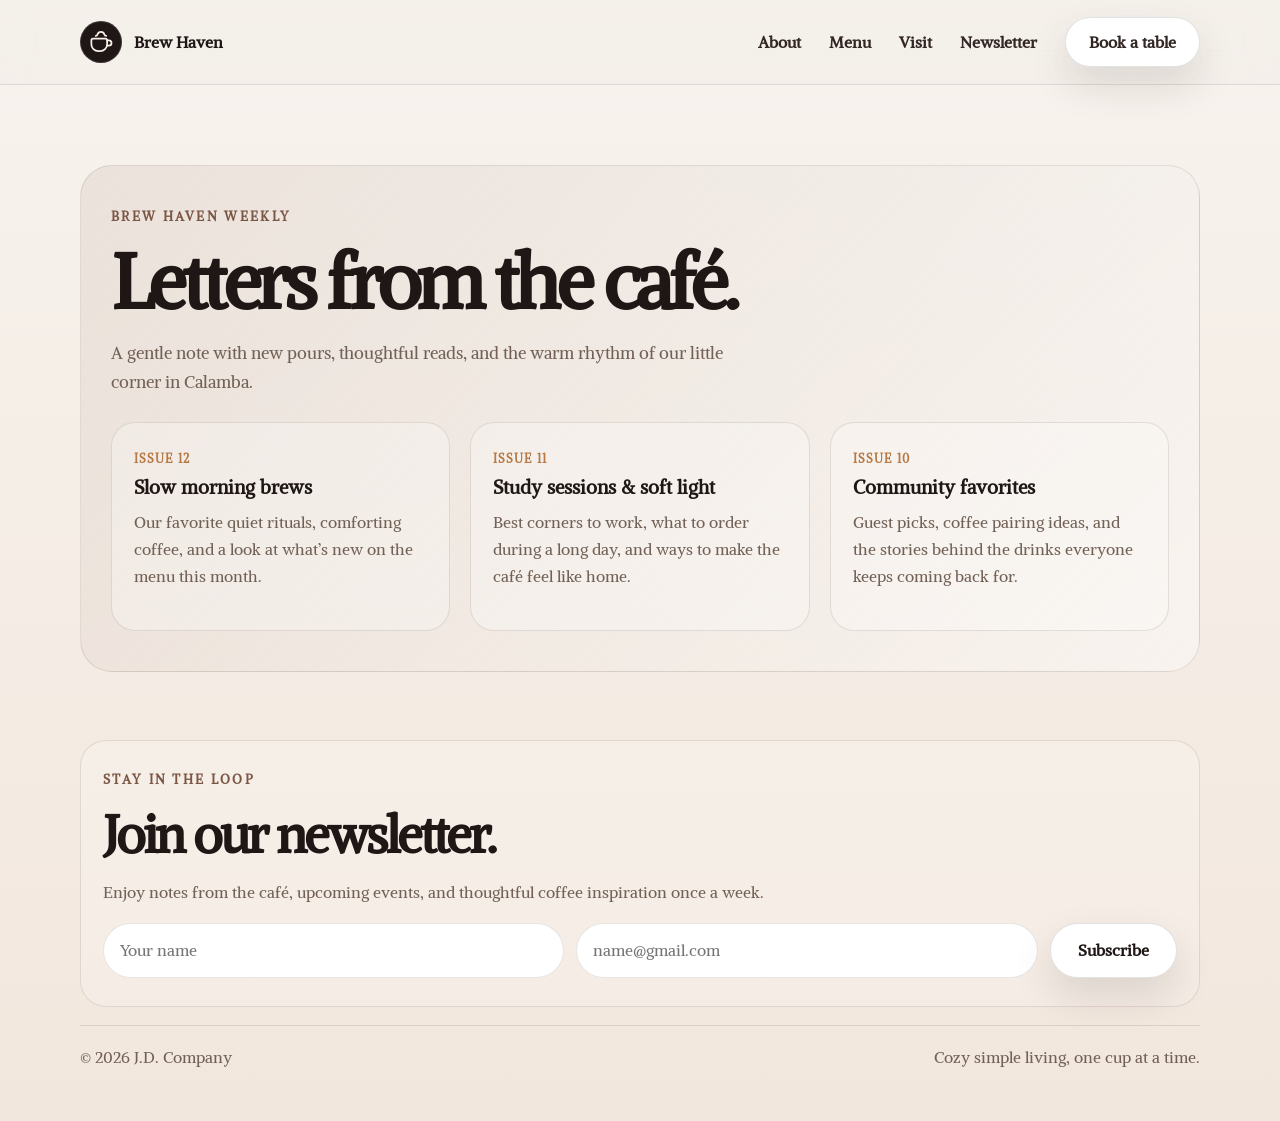
==== newsletter.html @ c10332d1 "Add files via upload" ====
<!DOCTYPE html>
<html lang="en">
  <head>
    <meta charset="UTF-8" />
    <meta name="viewport" content="width=device-width, initial-scale=1.0" />
    <meta
      name="description"
      content="Brew Haven newsletter — stories, coffee notes, and cozy updates from the café."
    />
    <title>Brew Haven | Newsletter</title>
    <link rel="preconnect" href="https://fonts.googleapis.com" />
    <link rel="preconnect" href="https://fonts.gstatic.com" crossorigin />
    <link href="https://fonts.googleapis.com/css2?family=Alike&display=swap" rel="stylesheet" />
    <link rel="stylesheet" href="styles.css" />
  </head>
  <body class="newsletter-page">
    <header class="site-header">
      <nav class="nav container" aria-label="Main navigation">
        <a href="index.html" class="brand" aria-label="Brew Haven home">
          <span class="brand__mark" aria-hidden="true">
            <svg viewBox="0 0 64 64" role="img" aria-label="Coffee cup icon">
              <path d="M18 24h24c2.2 0 4 1.8 4 4v9c0 8.8-7.2 16-16 16h-4c-8.8 0-16-7.2-16-16v-9c0-2.2 1.8-4 4-4Z" fill="none" stroke="currentColor" stroke-width="4" stroke-linecap="round" stroke-linejoin="round"/>
              <path d="M46 28h4c3.3 0 6 2.7 6 6s-2.7 6-6 6h-4" fill="none" stroke="currentColor" stroke-width="4" stroke-linecap="round" stroke-linejoin="round"/>
              <path d="M20 18c2 0 3.5-1.4 4-3.2 1.1-3.6 4.2-6.1 7.9-6.1s6.8 2.5 7.9 6.1c.5 1.8 2 3.2 4 3.2" fill="none" stroke="currentColor" stroke-width="4" stroke-linecap="round"/>
            </svg>
          </span>
          <span class="brand__text">Brew Haven</span>
        </a>

        <div class="nav-menu">
          <a href="index.html#about">About</a>
          <a href="index.html#menu">Menu</a>
          <a href="index.html#visit">Visit</a>
          <a href="newsletter.html">Newsletter</a>
          <a href="index.html#reserve" class="button button--sm button--dark">Book a table</a>
        </div>
      </nav>
    </header>

    <main>
      <section class="newsletter-page__hero">
        <div class="container">
          <p class="eyebrow">Brew Haven weekly</p>
          <h1>Letters from the café.</h1>
          <p class="lead">A gentle note with new pours, thoughtful reads, and the warm rhythm of our little corner in Calamba.</p>

          <div class="newsletter-archive">
            <article class="newsletter-issue">
              <span>Issue 12</span>
              <h3>Slow morning brews</h3>
              <p>Our favorite quiet rituals, comforting coffee, and a look at what’s new on the menu this month.</p>
            </article>

            <article class="newsletter-issue">
              <span>Issue 11</span>
              <h3>Study sessions & soft light</h3>
              <p>Best corners to work, what to order during a long day, and ways to make the café feel like home.</p>
            </article>

            <article class="newsletter-issue">
              <span>Issue 10</span>
              <h3>Community favorites</h3>
              <p>Guest picks, coffee pairing ideas, and the stories behind the drinks everyone keeps coming back for.</p>
            </article>
          </div>
        </div>
      </section>

      <section class="container newsletter-page__signup">
        <p class="eyebrow">Stay in the loop</p>
        <h2>Join our newsletter.</h2>
        <p>Enjoy notes from the café, upcoming events, and thoughtful coffee inspiration once a week.</p>

        <form action="#" method="post">
          <input type="text" placeholder="Your name" aria-label="Your name" />
          <input type="email" placeholder="name@gmail.com" aria-label="Email address" />
          <button type="submit" class="button button--primary">Subscribe</button>
        </form>
      </section>
    </main>

    <footer class="site-footer">
      <div class="container footer__inner">
        <p>© <span id="year"></span> J.D. Company</p>
        <p>Cozy simple living, one cup at a time.</p>
      </div>
    </footer>

    <script src="script.js"></script>
  </body>
</html>
---- styles.css ----
:root {
  --bg: #f4efe9;
  --bg-strong: #efe4d8;
  --panel: #fffaf4;
  --panel-soft: #f2e7da;
  --dark: #1f1715;
  --dark-soft: #322724;
  --brown: #50352b;
  --brown-soft: #7b5645;
  --muted: #726156;
  --line: rgba(64, 41, 31, 0.12);
  --accent: #d9ae7c;
  --accent-strong: #b77a46;
  --shadow: 0 18px 40px rgba(35, 21, 17, 0.12);
}

* {
  box-sizing: border-box;
}

html {
  scroll-behavior: smooth;
}

body {
  margin: 0;
  font-family: "Alike", "Segoe UI", sans-serif;
  background: linear-gradient(180deg, #f7f3ee 0%, #f2e7dd 100%);
  color: var(--dark);
}

a {
  color: inherit;
  text-decoration: none;
}

img {
  max-width: 100%;
  display: block;
}

button {
  font: inherit;
}

.container {
  width: min(1120px, calc(100% - 32px));
  margin: 0 auto;
}

.section {
  padding: 96px 0;
}

.eyebrow {
  margin: 0 0 16px;
  color: var(--brown-soft);
  font-size: 0.8rem;
  letter-spacing: 0.18em;
  text-transform: uppercase;
  font-weight: 700;
}

h1,
h2,
h3,
p {
  margin-top: 0;
}

h1 {
  font-size: clamp(3rem, 6vw, 5rem);
  line-height: 0.98;
  letter-spacing: -0.06em;
  margin-bottom: 20px;
}

h2 {
  font-size: clamp(2.1rem, 4vw, 3.2rem);
  line-height: 1.1;
  letter-spacing: -0.05em;
  margin-bottom: 16px;
}

p {
  color: var(--muted);
  line-height: 1.7;
}

.site-header {
  position: sticky;
  top: 0;
  z-index: 10;
  background: rgba(244, 239, 233, 0.78);
  backdrop-filter: blur(14px);
  border-bottom: 1px solid var(--line);
}

.nav {
  display: flex;
  align-items: center;
  justify-content: space-between;
  min-height: 84px;
}

.brand {
  display: inline-flex;
  align-items: center;
  gap: 12px;
  font-weight: 700;
}

.brand__mark {
  display: grid;
  place-items: center;
  width: 42px;
  height: 42px;
  border-radius: 50%;
  background: var(--dark);
  color: #f9efe7;
  overflow: hidden;
  box-shadow: inset 0 0 0 1px rgba(255,255,255,0.14);
}

.brand__mark svg {
  width: 28px;
  height: 28px;
  display: block;
}

.brand__text {
  font-size: 1rem;
}

.nav-menu {
  display: flex;
  align-items: center;
  gap: 28px;
}

.nav-menu a {
  color: var(--dark-soft);
  font-weight: 600;
}

.auth-actions {
  display: flex;
  align-items: center;
  gap: 12px;
  margin-left: 8px;
}

.auth-trigger {
  cursor: pointer;
  border: none;
}

.nav-toggle {
  display: none;
  width: 48px;
  height: 48px;
  border: 1px solid var(--line);
  border-radius: 12px;
  background: rgba(255,255,255,0.25);
  cursor: pointer;
}

.nav-toggle span {
  display: block;
  width: 22px;
  height: 2px;
  margin: 5px auto;
  background: var(--dark);
  border-radius: 2px;
}

.button {
  display: inline-flex;
  align-items: center;
  justify-content: center;
  border-radius: 999px;
  font-weight: 700;
  transition: transform 0.2s ease, box-shadow 0.2s ease;
}

.button:hover {
  transform: translateY(-1px);
}

.button--sm {
  padding: 0.9rem 1.4rem;
}

.button--primary,
.button--dark {
  background: #fff;
  color: var(--dark);
  border: 1px solid rgba(31, 23, 21, 0.12);
  box-shadow: var(--shadow);
}

.button--primary {
  padding: 1.05rem 1.7rem;
}

.button--dark {
  padding: 0.86rem 1.45rem;
}

.button--ghost {
  padding: 1.05rem 1.7rem;
  border: 1px solid var(--line);
  background: rgba(255,255,255,0.18);
}

.button--light {
  padding: 1rem 1.5rem;
  background: #fff;
  color: var(--dark);
}

.auth-modal {
  position: fixed;
  inset: 0;
  display: none;
  align-items: center;
  justify-content: center;
  z-index: 30;
}

.auth-modal.is-open {
  display: flex;
}

.auth-modal__backdrop {
  position: absolute;
  inset: 0;
  background: rgba(22, 15, 12, 0.45);
  backdrop-filter: blur(5px);
}

.auth-modal__dialog {
  position: relative;
  width: min(440px, calc(100% - 24px));
  border-radius: 28px;
  background: #fffaf5;
  border: 1px solid var(--line);
  box-shadow: var(--shadow);
  padding: 28px 22px 20px;
}

.auth-modal__close {
  position: absolute;
  right: 18px;
  top: 18px;
  width: 34px;
  height: 34px;
  border: 1px solid var(--line);
  border-radius: 50%;
  background: #fff;
  font-size: 1.5rem;
  cursor: pointer;
  color: var(--dark);
}

.auth-modal__tabs {
  display: grid;
  grid-template-columns: repeat(2, 1fr);
  gap: 8px;
  margin-bottom: 20px;
  background: rgba(81, 53, 43, 0.04);
  border: 1px solid var(--line);
  border-radius: 14px;
  padding: 7px;
}

.auth-tab {
  border: none;
  border-radius: 10px;
  background: transparent;
  font: inherit;
  font-weight: 700;
  color: var(--muted);
  padding: 0.8rem 1rem;
  cursor: pointer;
}

.auth-tab.is-active {
  background: var(--dark);
  color: #fff;
}

.auth-form-panel {
  display: none;
}

.auth-form-panel.is-active {
  display: block;
}

.auth-form-panel h3 {
  margin-bottom: 18px;
  font-size: 2rem;
  letter-spacing: -0.04em;
}

.auth-form {
  display: grid;
  gap: 16px;
}

.auth-form label {
  display: grid;
  gap: 8px;
  font-weight: 700;
  color: var(--dark-soft);
}

.auth-form input {
  width: 100%;
  border: 1px solid var(--line);
  border-radius: 12px;
  padding: 0.9rem 1rem;
  font: inherit;
  background: rgba(255,255,255,0.9);
  color: var(--dark);
}

.auth-form input:focus {
  outline: none;
  border-color: rgba(81, 53, 43, 0.35);
  box-shadow: 0 0 0 3px rgba(81, 53, 43, 0.08);
}

.auth-submit {
  width: 100%;
  margin-top: 8px;
  border: none;
  cursor: pointer;
}

.hero {
  padding: 88px 0 72px;
}

.hero__grid {
  display: grid;
  grid-template-columns: 1.1fr 0.9fr;
  align-items: center;
  gap: 40px;
}

.lead {
  max-width: 620px;
  font-size: 1.08rem;
}

.hero__actions {
  display: flex;
  flex-wrap: wrap;
  gap: 14px;
  margin-top: 28px;
}

.hero__cta-banner {
  margin-top: 32px;
  display: inline-flex;
  padding: 1rem 1.3rem;
  border-radius: 18px;
  background: rgba(87, 58, 46, 0.08);
  border: 1px solid rgba(87, 58, 46, 0.12);
  color: var(--brown);
  font-weight: 700;
  line-height: 1.5;
}

.hero__visual {
  display: flex;
  justify-content: center;
}

.coffee-card {
  position: relative;
  width: min(100%, 460px);
  min-height: 480px;
  padding: 24px;
  border-radius: 34px;
  background: linear-gradient(145deg, rgba(121, 84, 66, 0.1), rgba(255,255,255,0.4));
  border: 1px solid rgba(85, 47, 35, 0.12);
  box-shadow: var(--shadow);
}

.coffee-card__label {
  display: inline-flex;
  padding: 0.6rem 0.9rem;
  border-radius: 999px;
  background: rgba(255,255,255,0.4);
  color: var(--brown);
  font-size: 0.78rem;
  font-weight: 700;
  letter-spacing: 0.08em;
  text-transform: uppercase;
}

.coffee-card__coffee {
  position: relative;
  display: grid;
  place-items: center;
  margin-top: 28px;
  min-height: 360px;
  overflow: hidden;
  border-radius: 24px;
  background: linear-gradient(180deg, rgba(117, 86, 71, 0.12), rgba(255,255,255,0.2));
}

.coffee-photo {
  width: 100%;
  height: 100%;
  min-height: 360px;
  object-fit: cover;
  display: block;
  border-radius: 24px;
}

.feature-strip {
  padding: 0 0 36px;
}

.feature-grid {
  display: grid;
  grid-template-columns: repeat(3, minmax(0, 1fr));
  gap: 24px;
}

.feature-grid article {
  background: rgba(255,255,255,0.2);
  border: 1px solid var(--line);
  border-radius: 24px;
  padding: 26px 24px;
}

.feature-grid span {
  display: inline-block;
  margin-bottom: 12px;
  color: var(--accent-strong);
  font-weight: 800;
}

.feature-grid h3 {
  margin-bottom: 10px;
  font-size: 1.35rem;
}

.section-heading {
  margin-bottom: 32px;
}

.menu-grid {
  display: grid;
  grid-template-columns: repeat(4, minmax(0, 1fr));
  gap: 20px;
}

.menu-card {
  background: rgba(255,255,255,0.2);
  border: 1px solid var(--line);
  border-radius: 28px;
  padding: 22px 20px;
  box-shadow: 0 10px 24px rgba(69, 46, 37, 0.05);
}

.menu-card--featured {
  background: linear-gradient(180deg, rgba(112, 71, 54, 0.08), rgba(255,255,255,0.28));
}

.menu-card__top {
  display: flex;
  justify-content: space-between;
  align-items: center;
  gap: 12px;
  margin-bottom: 16px;
}

.tag {
  display: inline-flex;
  padding: 0.45rem 0.8rem;
  border-radius: 999px;
  background: rgba(99, 67, 52, 0.08);
  color: var(--brown);
  font-size: 0.72rem;
  font-weight: 700;
  text-transform: uppercase;
  letter-spacing: 0.08em;
}

.price {
  font-size: 1.1rem;
  font-weight: 800;
  color: var(--dark);
}

.menu-card h3 {
  margin-bottom: 10px;
  font-size: 1.5rem;
}

.story__grid {
  display: grid;
  grid-template-columns: 1.1fr 0.9fr;
  gap: 30px;
  align-items: center;
}

.story__cards {
  display: grid;
  gap: 18px;
}

.info-card {
  background: rgba(255,255,255,0.28);
  border: 1px solid var(--line);
  border-radius: 26px;
  padding: 24px 22px;
}

.info-card--accent {
  background: linear-gradient(180deg, rgba(209, 168, 118, 0.2), rgba(255,255,255,0.22));
}

.info-card strong {
  display: block;
  margin-bottom: 10px;
  font-size: 1.2rem;
}

.visit__grid {
  display: grid;
  grid-template-columns: repeat(2, minmax(0, 1fr));
  gap: 22px;
}

.visit-card {
  padding: 30px;
  border-radius: 28px;
  border: 1px solid var(--line);
  background: rgba(255,255,255,0.28);
}

.visit-card--dark {
  background: linear-gradient(180deg, #2a211f 0%, #1d1715 100%);
  color: #f5efe8;
}

.visit-card--dark .eyebrow,
.visit-card--dark p {
  color: rgba(255,255,255,0.76);
}

.visit-card ul {
  margin: 18px 0 0;
  padding-left: 18px;
  color: var(--muted);
  line-height: 2;
}

.visit-card--dark ul {
  color: rgba(255,255,255,0.8);
}

.cta__panel {
  display: flex;
  align-items: center;
  justify-content: space-between;
  gap: 24px;
  padding: 32px 28px;
  border-radius: 28px;
  background: linear-gradient(180deg, rgba(112, 72, 57, 0.08), rgba(255,255,255,0.2));
  border: 1px solid var(--line);
}

.newsletter__panel {
  display: grid;
  grid-template-columns: 1.3fr 1fr auto;
  align-items: center;
  gap: 20px;
  padding: 28px 30px;
  border-radius: 30px;
  background: linear-gradient(135deg, rgba(125, 84, 63, 0.09), rgba(255,255,255,0.32));
  border: 1px solid var(--line);
}

.newsletter__copy h2 {
  margin-bottom: 10px;
}

.newsletter-form {
  display: flex;
  align-items: center;
  gap: 12px;
  padding: 8px 8px 8px 18px;
  background: rgba(255,255,255,0.32);
  border: 1px solid var(--line);
  border-radius: 999px;
}

.newsletter-form input {
  flex: 1;
  min-width: 0;
  border: none;
  background: transparent;
  padding: 0.8rem 0;
  font: inherit;
  color: var(--dark);
}

.newsletter-form input:focus {
  outline: none;
}

.newsletter-form .button {
  border: none;
  white-space: nowrap;
}

.newsletter__link {
  font-weight: 700;
  color: var(--brown);
  text-decoration: underline;
  text-underline-offset: 3px;
}

.sr-only {
  position: absolute;
  width: 1px;
  height: 1px;
  padding: 0;
  margin: -1px;
  overflow: hidden;
  clip: rect(0, 0, 0, 0);
  white-space: nowrap;
  border: 0;
}

.newsletter-page {
  min-height: 100vh;
}

.newsletter-page__hero {
  padding: 80px 0 40px;
}

.newsletter-page__hero .container {
  padding: 40px 30px;
  border-radius: 32px;
  background: linear-gradient(135deg, rgba(122, 78, 58, 0.09), rgba(255,255,255,0.4));
  border: 1px solid var(--line);
}

.newsletter-archive {
  display: grid;
  grid-template-columns: repeat(3, minmax(0, 1fr));
  gap: 20px;
  margin-top: 24px;
}

.newsletter-issue {
  padding: 24px 22px;
  border-radius: 24px;
  background: rgba(255,255,255,0.28);
  border: 1px solid var(--line);
}

.newsletter-issue span {
  display: inline-block;
  margin-bottom: 10px;
  color: var(--accent-strong);
  font-weight: 800;
  letter-spacing: 0.08em;
  text-transform: uppercase;
  font-size: 0.78rem;
}

.newsletter-issue h3 {
  margin-bottom: 10px;
}

.newsletter-page__signup {
  margin-top: 28px;
  padding: 28px 22px;
  border-radius: 26px;
  border: 1px solid var(--line);
  background: rgba(255,255,255,0.2);
}

.newsletter-page__signup form {
  display: flex;
  gap: 12px;
  margin-top: 16px;
  flex-wrap: wrap;
}

.newsletter-page__signup input {
  flex: 1 1 240px;
  min-width: 0;
  padding: 0.95rem 1rem;
  border: 1px solid var(--line);
  border-radius: 999px;
  font: inherit;
}

.site-footer {
  padding: 18px 0 34px;
}

.footer__inner {
  display: flex;
  justify-content: space-between;
  gap: 16px;
  padding-top: 18px;
  border-top: 1px solid var(--line);
}

@media (max-width: 860px) {
  .nav-toggle {
    display: block;
  }

  .nav-menu {
    position: absolute;
    top: calc(100% + 12px);
    left: 16px;
    right: 16px;
    display: none;
    flex-direction: column;
    align-items: flex-start;
    gap: 18px;
    padding: 20px 18px;
    background: rgba(255,248,242,0.98);
    border: 1px solid var(--line);
    border-radius: 18px;
    box-shadow: var(--shadow);
  }

  .nav-menu.is-open {
    display: flex;
  }

  .hero__grid,
  .story__grid,
  .visit__grid,
  .feature-grid,
  .menu-grid {
    grid-template-columns: 1fr;
  }

  .cta__panel,
  .footer__inner {
    flex-direction: column;
    align-items: flex-start;
  }
}
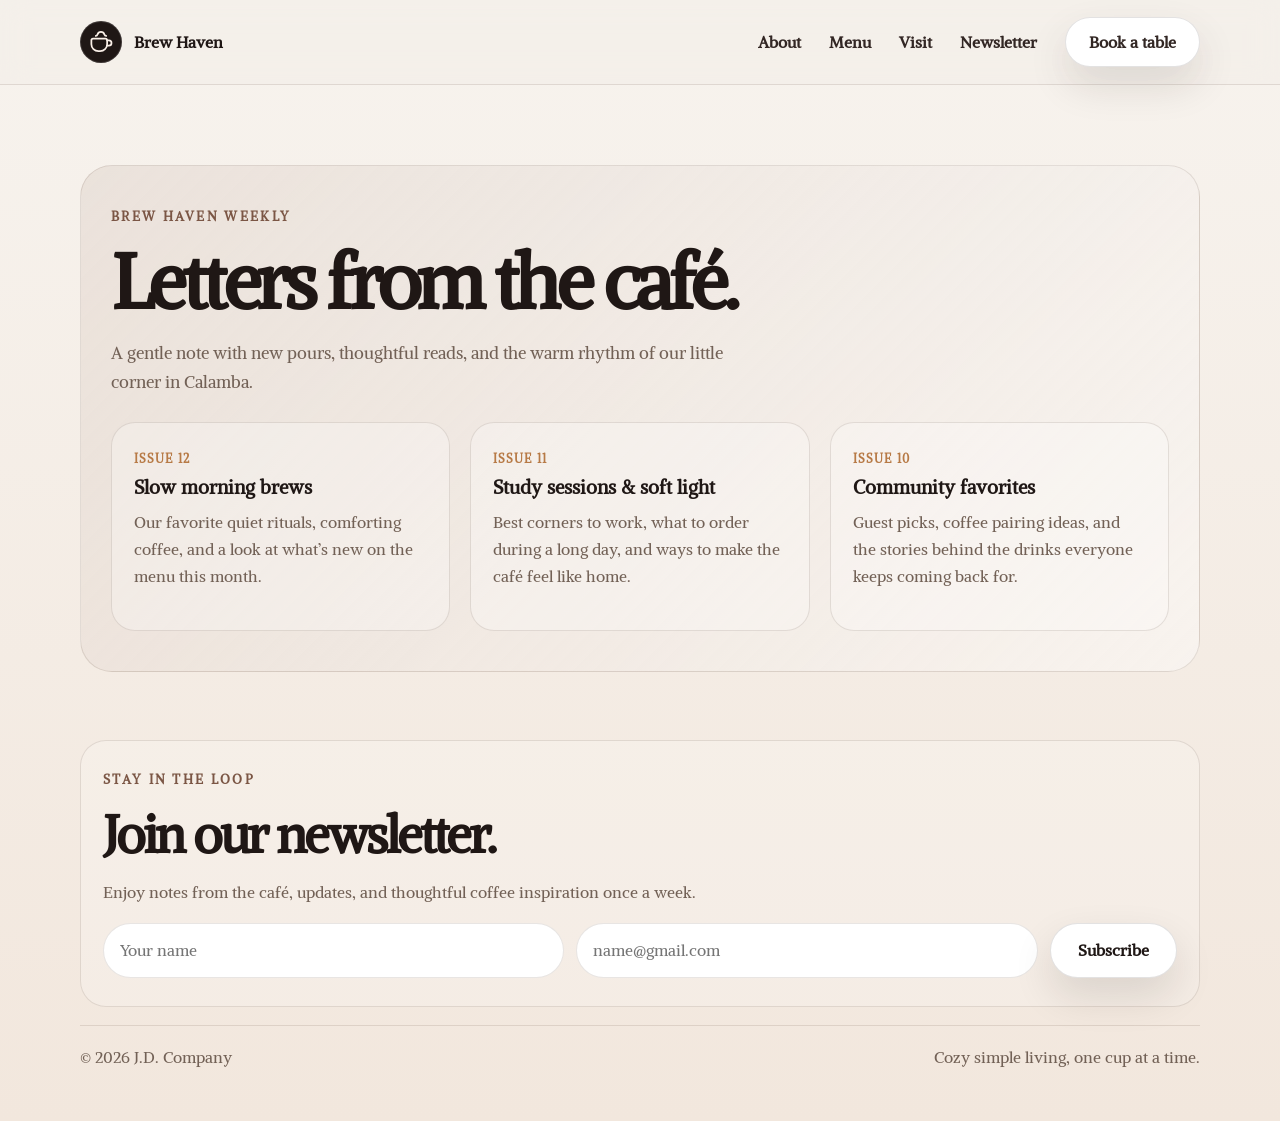
==== commit 4d14b107: "Add files via upload" ====
--- a/newsletter.html
+++ b/newsletter.html
@@ -69,7 +69,7 @@
       <section class="container newsletter-page__signup">
         <p class="eyebrow">Stay in the loop</p>
         <h2>Join our newsletter.</h2>
-        <p>Enjoy notes from the café, upcoming events, and thoughtful coffee inspiration once a week.</p>
+        <p>Enjoy notes from the café, updates, and thoughtful coffee inspiration once a week.</p>
 
         <form action="#" method="post">
           <input type="text" placeholder="Your name" aria-label="Your name" />
@@ -80,7 +80,7 @@
     </main>
 
     <footer class="site-footer">
-      <div class="container footer__inner">
+              <div class="container footer__inner">
         <p>© <span id="year"></span> J.D. Company</p>
         <p>Cozy simple living, one cup at a time.</p>
       </div>
--- a/styles.css
+++ b/styles.css
@@ -565,6 +565,60 @@
 
 .visit-card--dark ul {
   color: rgba(255,255,255,0.8);
+}
+
+.banner-ad-wrap {
+  padding-top: 0;
+  padding-bottom: 12px;
+}
+
+.banner-ad__slot {
+  display: flex;
+  justify-content: center;
+}
+
+.banner-ad__inner {
+  width: 336px;
+  height: 280px;
+  max-width: 100%;
+  display: flex;
+  flex-direction: column;
+  justify-content: center;
+  align-items: flex-start;
+  gap: 12px;
+  padding: 24px 22px;
+  border-radius: 26px;
+  background: linear-gradient(135deg, rgba(89, 63, 52, 0.12), rgba(255,255,255,0.48));
+  border: 1px solid var(--line);
+  box-shadow: var(--shadow);
+}
+
+.banner-ad__tag {
+  display: inline-flex;
+  padding: 0.5rem 0.8rem;
+  border-radius: 999px;
+  background: rgba(31, 23, 21, 0.08);
+  color: var(--brown);
+  font-size: 0.72rem;
+  font-weight: 700;
+  text-transform: uppercase;
+  letter-spacing: 0.08em;
+}
+
+.banner-ad__inner h3 {
+  margin-bottom: 0;
+  font-size: 2rem;
+  line-height: 1.05;
+  letter-spacing: -0.05em;
+}
+
+.banner-ad__inner p {
+  margin-bottom: 0;
+  color: var(--muted);
+}
+
+.banner-ad__inner .button {
+  margin-top: 8px;
 }
 
 .cta__panel {
@@ -753,9 +807,14 @@
     grid-template-columns: 1fr;
   }
 
+  .banner-ad__inner {
+    width: min(336px, 100%);
+    height: 280px;
+  }
+
   .cta__panel,
   .footer__inner {
     flex-direction: column;
     align-items: flex-start;
   }
-}
+}
